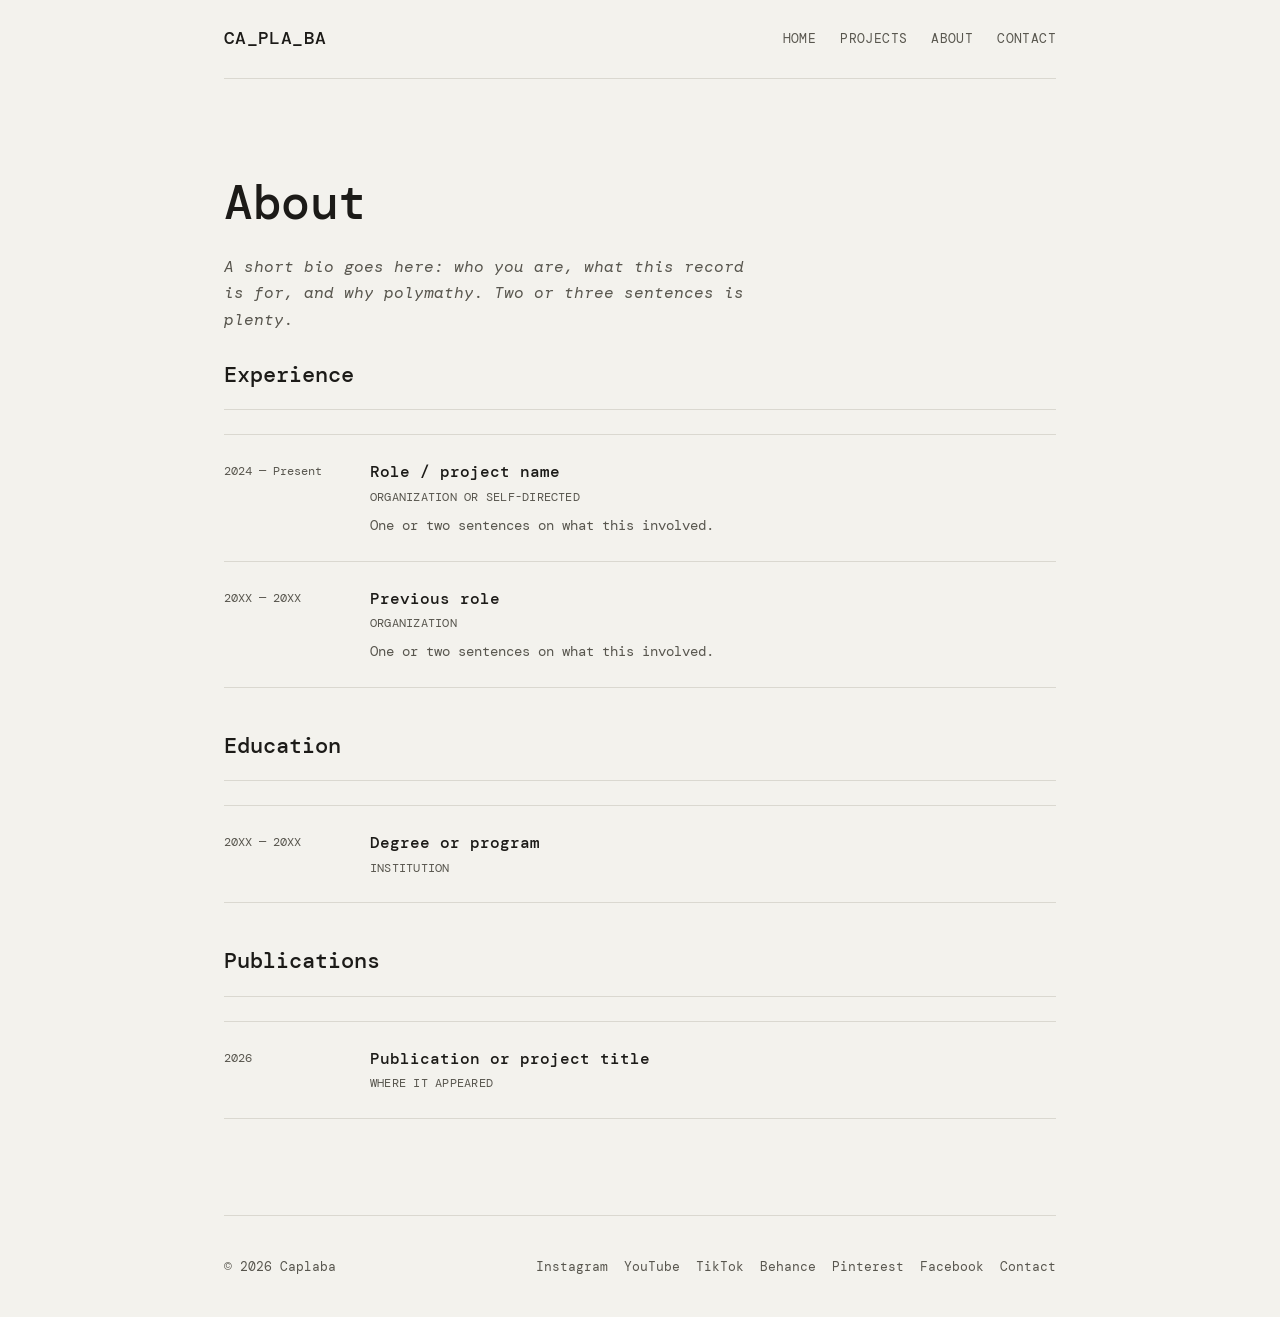
==== about.html @ 625f41cd "Add files via upload" ====
<!DOCTYPE html>
<html lang="en">
<head>
  <meta charset="UTF-8">
  <meta name="viewport" content="width=device-width, initial-scale=1.0">
  <title>About — CA_PLA_BA</title>
  <meta name="description" content="Background, experience, and publications.">

  <link rel="preconnect" href="https://fonts.googleapis.com">
  <link href="https://fonts.googleapis.com/css2?family=DM+Mono:ital,wght@0,400;0,500;1,400&display=swap" rel="stylesheet">

  <link rel="stylesheet" href="css/style.css">
</head>
<body>

  <div class="container">
    <nav class="nav">
      <a href="index.html" class="nav__logo">CA_PLA_BA</a>
      <button class="nav__toggle" aria-label="Toggle menu">Menu</button>
      <div class="nav__links">
        <a href="index.html">Home</a>
        <a href="projects.html">Projects</a>
        <a href="about.html">About</a>
        <a href="contact.html">Contact</a>
      </div>
    </nav>

    <section class="hero" style="padding-bottom: var(--space-3);">
      <h1 class="hero__title" style="font-size: clamp(32px, 5vw, 48px);">About</h1>
      <!-- This paragraph is plain text, not data-driven — write it
           directly here since it's a one-off piece of writing. -->
      <p class="hero__subtitle">
        A short bio goes here: who you are, what this record is for,
        and why polymathy. Two or three sentences is plenty.
      </p>
    </section>

    <section>
      <div class="section-header">
        <h2 class="section-header__title">Experience</h2>
      </div>
      <!-- Generated from EXPERIENCE in data.js -->
      <div class="cv" id="experience-list"></div>
    </section>

    <section>
      <div class="section-header">
        <h2 class="section-header__title">Education</h2>
      </div>
      <!-- Generated from EDUCATION in data.js -->
      <div class="cv" id="education-list"></div>
    </section>

    <section>
      <div class="section-header">
        <h2 class="section-header__title">Publications</h2>
      </div>
      <!-- Generated from PUBLICATIONS in data.js -->
      <div class="cv" id="publications-list"></div>
    </section>

    <footer class="footer">
      <span>© 2026 Caplaba</span>
      <div class="footer__social">
        <span data-social-list style="display:contents"></span>
        <a href="contact.html">Contact</a>
      </div>
    </footer>
  </div>

  <script src="js/data.js"></script>
  <script src="js/main.js"></script>
</body>
</html>
---- css/style.css ----
/* =========================================================
   DESIGN TOKENS
   ========================================================= */
:root {
  --paper: #F3F2ED;
  --ink: #1C1B18;
  --ink-soft: #58564E;
  --line: #DAD8D0;
  --line-strong: #B9B6AB;

  /* One typeface, used at different sizes/weights/styles —
     the monospace feel matches the "log" concept and the
     Coding pursuit itself. */
  --font: 'DM Mono', monospace;

  --space-1: 8px;
  --space-2: 16px;
  --space-3: 24px;
  --space-4: 40px;
  --space-5: 64px;
  --space-6: 96px;

  --max-width: 960px;

  /* Left/right breathing room — scales with viewport instead
     of a fixed pixel value, so text is never flush against
     the edge on any screen size. */
  --gutter: clamp(20px, 6vw, 64px);
}

/* =========================================================
   RESET & BASE
   ========================================================= */
* { box-sizing: border-box; margin: 0; padding: 0; }

html { scroll-behavior: smooth; }

body {
  background: var(--paper);
  color: var(--ink);
  font-family: var(--font);
  font-weight: 400;
  font-size: 16px;
  line-height: 1.65;
  text-align: left;
  -webkit-font-smoothing: antialiased;
}

img { max-width: 100%; display: block; }
a { color: inherit; text-decoration: none; }

.container {
  max-width: var(--max-width);
  margin: 0 auto;
  padding: 0 var(--gutter);
}

/* =========================================================
   TYPE SCALE
   Same font throughout; weight/size/style carry the hierarchy.
   ========================================================= */
h1, h2, h3 { font-weight: 500; text-align: left; }

/* =========================================================
   NAV
   ========================================================= */
.nav {
  display: flex;
  align-items: center;
  justify-content: space-between;
  padding: var(--space-3) 0;
  border-bottom: 1px solid var(--line);
}

.nav__logo {
  font-size: 18px;
  font-weight: 500;
  letter-spacing: 0.02em;
}

.nav__links {
  display: flex;
  gap: var(--space-3);
  font-size: 13px;
  letter-spacing: 0.03em;
  text-transform: uppercase;
  color: var(--ink-soft);
}

.nav__links a:hover { color: var(--ink); }

.nav__toggle {
  display: none;
  background: none;
  border: none;
  font-family: var(--font);
  font-size: 13px;
  cursor: pointer;
  color: var(--ink);
}

/* =========================================================
   HERO
   ========================================================= */
.hero {
  padding: var(--space-6) 0 var(--space-5);
  text-align: left;
}

.hero__title {
  font-size: clamp(30px, 5.5vw, 56px);
  font-weight: 500;
  line-height: 1.15;
  letter-spacing: -0.01em;
  max-width: 16ch;
}

.hero__subtitle {
  margin-top: var(--space-3);
  max-width: 52ch;
  color: var(--ink-soft);
  font-size: 16px;
  font-style: italic;
}

.hero__social {
  margin-top: var(--space-3);
  display: flex;
  flex-wrap: wrap;
  gap: var(--space-2);
  font-size: 13px;
  text-transform: uppercase;
  letter-spacing: 0.03em;
}

.hero__social a {
  border-bottom: 1px solid var(--line-strong);
  padding-bottom: 2px;
}

.hero__social a:hover { border-color: var(--ink); }

/* =========================================================
   SECTION HEADER
   ========================================================= */
.section-header {
  display: flex;
  align-items: baseline;
  justify-content: space-between;
  flex-wrap: wrap;
  gap: var(--space-1);
  padding-bottom: var(--space-2);
  margin-bottom: var(--space-3);
  border-bottom: 1px solid var(--line);
}

.section-header__title {
  font-size: 22px;
  font-weight: 500;
}

.section-header__link {
  font-size: 13px;
  text-transform: uppercase;
  letter-spacing: 0.03em;
  color: var(--ink-soft);
}

.section-header__link:hover { color: var(--ink); }

/* =========================================================
   LOG ROW — signature reusable component, rendered by JS
   from data.js so it works for any number of categories.
   ========================================================= */
.log { border-top: 1px solid var(--line); }

.log-row {
  display: grid;
  grid-template-columns: 130px 20px 1fr;
  gap: var(--space-2);
  align-items: start;
  padding: var(--space-3) 0;
  border-bottom: 1px solid var(--line);
}

.log-row__date {
  font-size: 12px;
  letter-spacing: 0.02em;
  color: var(--ink-soft);
  padding-top: 3px;
  white-space: nowrap;
}

.log-row__dot {
  width: 10px;
  height: 10px;
  border-radius: 50%;
  margin-top: 6px;
  flex-shrink: 0;
}

.log-row__title { font-size: 16px; font-weight: 500; }

.log-row__title a { border-bottom: 1px solid var(--line-strong); }
.log-row__title a:hover { border-color: var(--ink); }

.log-row__image {
  width: 100%;
  max-width: 260px;
  border-radius: 4px;
  margin-bottom: var(--space-1);
}

.log-row__desc {
  margin-top: 4px;
  color: var(--ink-soft);
  font-size: 14px;
  max-width: 62ch;
}

.log-row__tag {
  display: inline-block;
  margin-top: var(--space-1);
  font-size: 11px;
  text-transform: uppercase;
  letter-spacing: 0.03em;
  color: var(--ink-soft);
}

/* =========================================================
   LOAD MORE — pagination control on Projects
   ========================================================= */
.load-more {
  display: flex;
  justify-content: center;
  padding: var(--space-3) 0 var(--space-4);
}

.load-more-btn {
  font-family: var(--font);
  font-size: 13px;
  padding: 10px 28px;
  border: 1px solid var(--line-strong);
  border-radius: 20px;
  background: none;
  cursor: pointer;
  color: var(--ink-soft);
}

.load-more-btn:hover { border-color: var(--ink); color: var(--ink); }

/* =========================================================
   CV ROWS — About page (Experience, Education, Publications)
   Same idea as log rows: one repeatable component, rendered
   from data.js, no dot/category since it doesn't apply here.
   ========================================================= */
.cv { border-top: 1px solid var(--line); margin-bottom: var(--space-4); }

.cv-row {
  display: grid;
  grid-template-columns: 130px 1fr;
  gap: var(--space-2);
  padding: var(--space-3) 0;
  border-bottom: 1px solid var(--line);
}

.cv-row__period {
  font-size: 12px;
  color: var(--ink-soft);
  padding-top: 3px;
  white-space: nowrap;
}

.cv-row__title { font-size: 16px; font-weight: 500; }
.cv-row__title a { border-bottom: 1px solid var(--line-strong); }
.cv-row__title a:hover { border-color: var(--ink); }

.cv-row__org {
  margin-top: 2px;
  font-size: 12px;
  text-transform: uppercase;
  letter-spacing: 0.02em;
  color: var(--ink-soft);
}

.cv-row__desc {
  margin-top: 6px;
  font-size: 14px;
  color: var(--ink-soft);
  max-width: 62ch;
}

/* =========================================================
   TAG FILTER
   Rendered dynamically — see renderFilters() in main.js.
   ========================================================= */
.filters {
  display: flex;
  flex-wrap: wrap;
  gap: var(--space-1);
  margin-bottom: var(--space-4);
}

.filter-btn {
  display: inline-flex;
  align-items: center;
  gap: 6px;
  font-family: var(--font);
  font-size: 12px;
  padding: 6px 14px;
  border: 1px solid var(--line-strong);
  border-radius: 20px;
  background: none;
  cursor: pointer;
  color: var(--ink-soft);
}

.filter-btn__dot {
  width: 7px;
  height: 7px;
  border-radius: 50%;
  flex-shrink: 0;
}

.filter-btn:hover { border-color: var(--ink); color: var(--ink); }

.filter-btn.is-active {
  background: var(--ink);
  border-color: var(--ink);
  color: var(--paper);
}

/* =========================================================
   TAGS EXPLAINER
   "About the tags" section — rendered from CATEGORIES data.
   ========================================================= */
.tags-explainer {
  border-top: 1px solid var(--line);
  margin-top: var(--space-3);
}

.tag-explainer-row {
  padding: var(--space-2) 0;
  border-bottom: 1px solid var(--line);
}

.tag-explainer-row__label {
  display: flex;
  align-items: center;
  gap: 8px;
  font-size: 13px;
  font-weight: 500;
  text-transform: uppercase;
  letter-spacing: 0.03em;
}

.tag-explainer-row__desc {
  margin-top: 6px;
  color: var(--ink-soft);
  font-size: 14px;
  max-width: 62ch;
}

/* =========================================================
   FOOTER
   ========================================================= */
.footer {
  border-top: 1px solid var(--line);
  margin-top: var(--space-6);
  padding: var(--space-4) 0;
  display: flex;
  flex-wrap: wrap;
  justify-content: space-between;
  gap: var(--space-2);
  font-size: 13px;
  color: var(--ink-soft);
}

.footer__social { display: flex; gap: var(--space-2); flex-wrap: wrap; }
.footer__social a:hover { color: var(--ink); }

/* =========================================================
   CONTACT PAGE
   ========================================================= */
.contact-list { border-top: 1px solid var(--line); margin-top: var(--space-4); }

.contact-row {
  display: flex;
  justify-content: space-between;
  flex-wrap: wrap;
  gap: var(--space-1);
  padding: var(--space-3) 0;
  border-bottom: 1px solid var(--line);
  font-size: 15px;
}

.contact-row__label { color: var(--ink-soft); }
.contact-row__value:hover { color: var(--ink-soft); text-decoration: underline; }

/* =========================================================
   RESPONSIVE
   Three checkpoints: tablet, small tablet/large phone, phone.
   ========================================================= */

/* Tablets (iPad portrait and similar) */
@media (max-width: 900px) {
  .hero { padding: var(--space-5) 0 var(--space-4); }
  .log-row { grid-template-columns: 110px 18px 1fr; }
  .cv-row { grid-template-columns: 110px 1fr; }
}

/* Small tablets / large phones — nav collapses here */
@media (max-width: 700px) {
  .nav__links { display: none; }
  .nav__links.is-open {
    display: flex;
    flex-direction: column;
    position: absolute;
    top: 60px;
    right: var(--gutter);
    background: var(--paper);
    border: 1px solid var(--line);
    padding: var(--space-2);
    gap: var(--space-2);
    z-index: 10;
  }
  .nav__toggle { display: block; }

  .footer { flex-direction: column; }
}

/* Phones */
@media (max-width: 480px) {
  .log-row {
    grid-template-columns: 18px 1fr;
    grid-template-areas:
      "dot date"
      "content content";
    row-gap: 4px;
  }
  .log-row__dot { grid-area: dot; margin-top: 4px; }
  .log-row__date { grid-area: date; padding-top: 0; }
  .log-row__title,
  .log-row__desc,
  .log-row__tag { grid-column: 1 / -1; }

  .cv-row { grid-template-columns: 1fr; }
  .cv-row__period { padding-top: 0; }

  .contact-row { flex-direction: column; gap: 4px; }
}
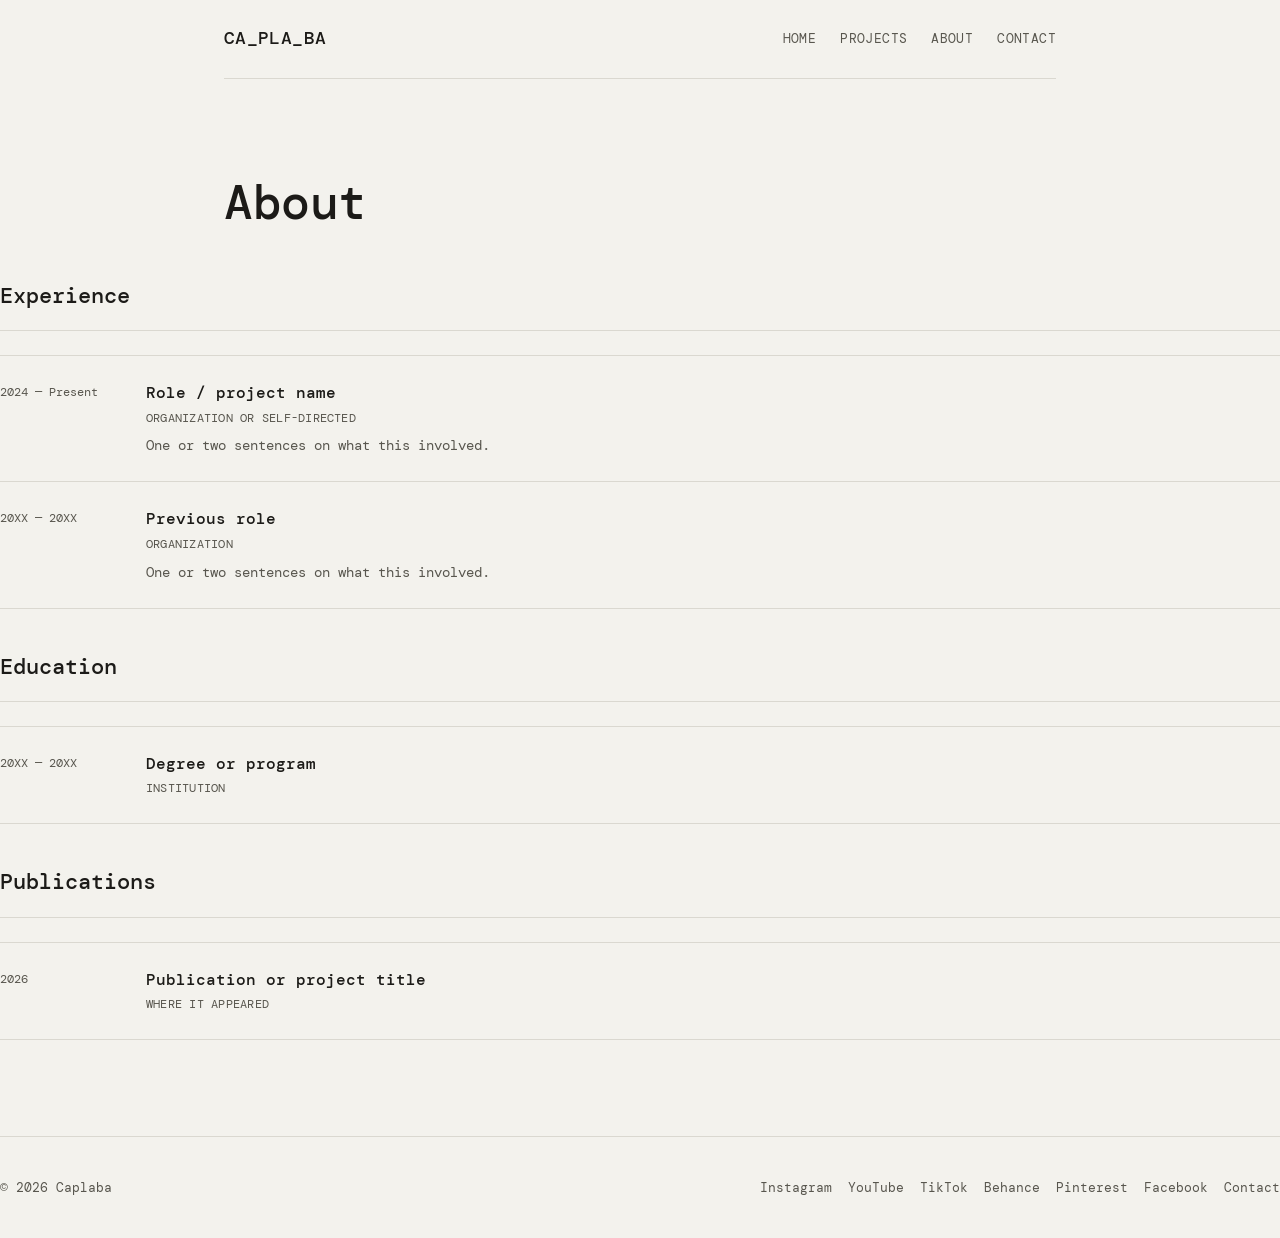
==== commit d85897ac: "1ST UPDATE TO CAPLABA" ====
--- a/about.html
+++ b/about.html
@@ -27,11 +27,23 @@
 
     <section class="hero" style="padding-bottom: var(--space-3);">
       <h1 class="hero__title" style="font-size: clamp(32px, 5vw, 48px);">About</h1>
-      <!-- This paragraph is plain text, not data-driven — write it
-           directly here since it's a one-off piece of writing. -->
+      <!--About me -->
       <p class="hero__subtitle">
-        A short bio goes here: who you are, what this record is for,
-        and why polymathy. Two or three sentences is plenty.
+        
+         <!--Arquitecto comprometido con la comprensión y la configuración de la relación entre las personas,
+         el lugar y el entorno construido. Mis intereses profesionales se sitúan en la intersección entre la arquitectura, 
+         el paisaje, la resiliencia ante desastres, la gestión medioambiental y el desarrollo internacional. 
+         Busco oportunidades que combinen el diseño, la investigación, la construcción y la participación comunitaria 
+         para generar un impacto significativo y duradero en diferentes culturas y territorios. -->
+
+      </div>
+
+         <!--An architect committed to understanding and shaping the relationship between people,
+         place, and the built environment. My professional interests lie at the intersection of architecture,
+         landscape, disaster resilience, environmental management, and international development.
+         I seek opportunities that combine design, research, construction, and community engagement
+         to create a meaningful and lasting impact across different cultures and regions. -->
+
       </p>
     </section>
 
@@ -39,7 +51,10 @@
       <div class="section-header">
         <h2 class="section-header__title">Experience</h2>
       </div>
-      <!-- Generated from EXPERIENCE in data.js -->
+      <!-- Jr. Architect - TACO - Taller de Arquitectura Contextual -  FEB 2026 - Current -->
+      <!-- Intern  - Sin Titulo Arquitectura - JUN 2023 - AUG 2023  -->
+      <!-- Representative - CONEA (Consejo Nacional de Estudiantes de Arquitectura)  - FEB 2023 - MAY 2024  -->
+      <!-- Representative  - CLEA (Coordinadora Latinoamericana de Estudiantes de Arquitectua) - JUN 2023 - AGO 2023  -->
       <div class="cv" id="experience-list"></div>
     </section>
 
@@ -47,7 +62,8 @@
       <div class="section-header">
         <h2 class="section-header__title">Education</h2>
       </div>
-      <!-- Generated from EDUCATION in data.js -->
+      <!-- Bachelor's Dregree in Architecture  - Universidad Michoacana de San Nicolás de Hidalgo - AUG 2020 - AUG 2025  -->
+      <!-- International Student Exchange - Universidad de la Gran Colombia - FEB 2024 - JUN 2024  -->
       <div class="cv" id="education-list"></div>
     </section>
 
@@ -55,7 +71,7 @@
       <div class="section-header">
         <h2 class="section-header__title">Publications</h2>
       </div>
-      <!-- Generated from PUBLICATIONS in data.js -->
+      <!-- Arquitectura Social Participativa en un Contexto Biocultural Indígena - San Francisco Pichátaro - 2025 -->
       <div class="cv" id="publications-list"></div>
     </section>
 
--- a/css/style.css
+++ b/css/style.css
@@ -440,9 +440,7 @@
   }
   .log-row__dot { grid-area: dot; margin-top: 4px; }
   .log-row__date { grid-area: date; padding-top: 0; }
-  .log-row__title,
-  .log-row__desc,
-  .log-row__tag { grid-column: 1 / -1; }
+  .log-row__content { grid-area: content; }
 
   .cv-row { grid-template-columns: 1fr; }
   .cv-row__period { padding-top: 0; }
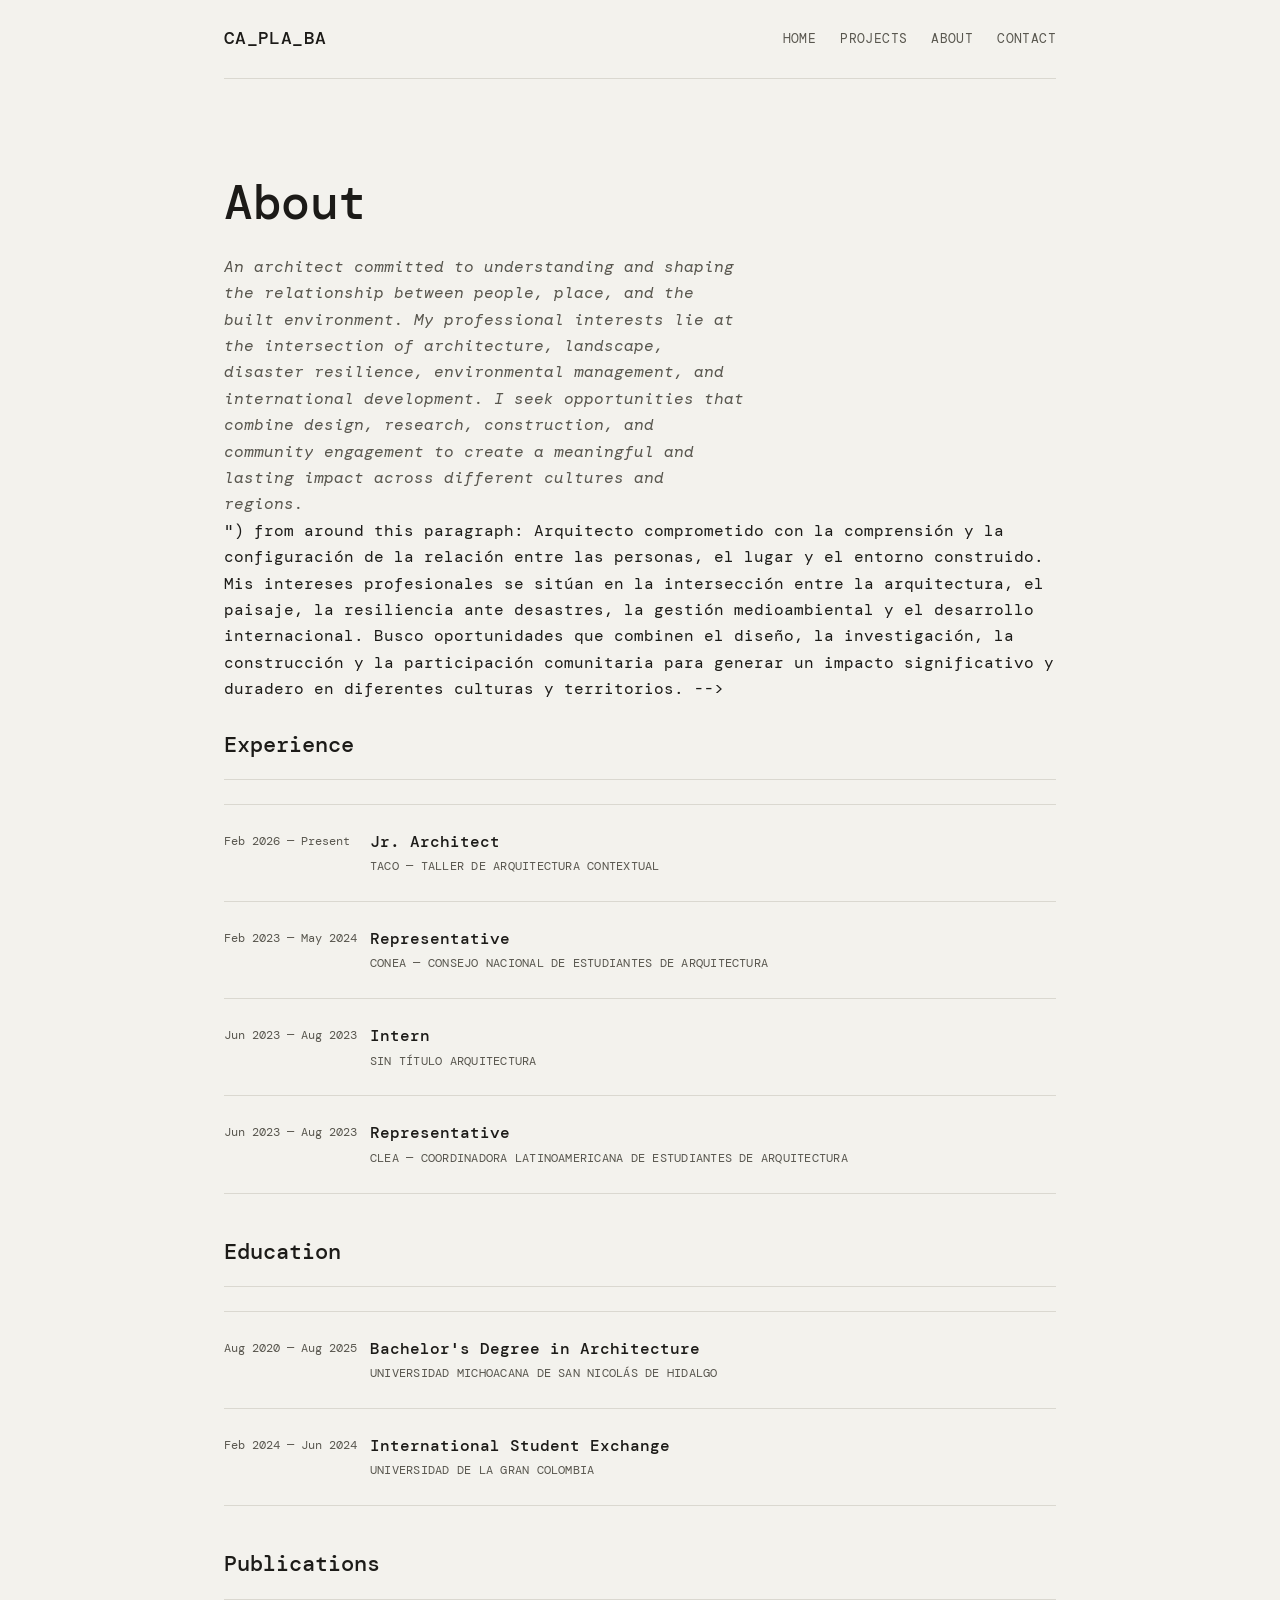
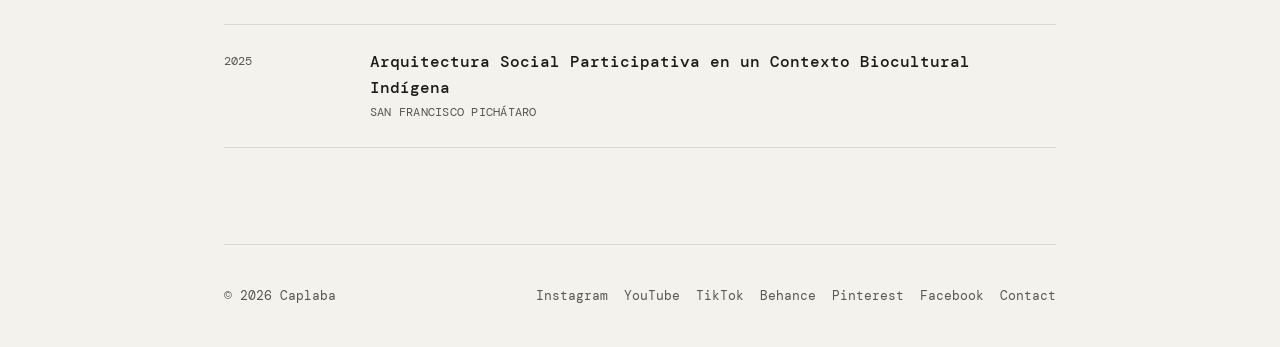
==== commit d74c1d6d: "UPDATE 2 CAPLABA" ====
--- a/about.html
+++ b/about.html
@@ -27,34 +27,29 @@
 
     <section class="hero" style="padding-bottom: var(--space-3);">
       <h1 class="hero__title" style="font-size: clamp(32px, 5vw, 48px);">About</h1>
-      <!--About me -->
       <p class="hero__subtitle">
-        
-         <!--Arquitecto comprometido con la comprensión y la configuración de la relación entre las personas,
-         el lugar y el entorno construido. Mis intereses profesionales se sitúan en la intersección entre la arquitectura, 
-         el paisaje, la resiliencia ante desastres, la gestión medioambiental y el desarrollo internacional. 
-         Busco oportunidades que combinen el diseño, la investigación, la construcción y la participación comunitaria 
-         para generar un impacto significativo y duradero en diferentes culturas y territorios. -->
-
-      </div>
-
-         <!--An architect committed to understanding and shaping the relationship between people,
-         place, and the built environment. My professional interests lie at the intersection of architecture,
-         landscape, disaster resilience, environmental management, and international development.
-         I seek opportunities that combine design, research, construction, and community engagement
-         to create a meaningful and lasting impact across different cultures and regions. -->
-
+        An architect committed to understanding and shaping the relationship between people,
+        place, and the built environment. My professional interests lie at the intersection of architecture,
+        landscape, disaster resilience, environmental management, and international development.
+        I seek opportunities that combine design, research, construction, and community engagement
+        to create a meaningful and lasting impact across different cultures and regions.
       </p>
+      <!--
+      Spanish version — to use this instead, delete the <p> above and remove
+      the comment markers ("<!--" and "-->") from around this paragraph:
+      Arquitecto comprometido con la comprensión y la configuración de la relación entre las personas,
+      el lugar y el entorno construido. Mis intereses profesionales se sitúan en la intersección entre la arquitectura,
+      el paisaje, la resiliencia ante desastres, la gestión medioambiental y el desarrollo internacional.
+      Busco oportunidades que combinen el diseño, la investigación, la construcción y la participación comunitaria
+      para generar un impacto significativo y duradero en diferentes culturas y territorios.
+      -->
     </section>
 
     <section>
       <div class="section-header">
         <h2 class="section-header__title">Experience</h2>
       </div>
-      <!-- Jr. Architect - TACO - Taller de Arquitectura Contextual -  FEB 2026 - Current -->
-      <!-- Intern  - Sin Titulo Arquitectura - JUN 2023 - AUG 2023  -->
-      <!-- Representative - CONEA (Consejo Nacional de Estudiantes de Arquitectura)  - FEB 2023 - MAY 2024  -->
-      <!-- Representative  - CLEA (Coordinadora Latinoamericana de Estudiantes de Arquitectua) - JUN 2023 - AGO 2023  -->
+      <!-- Generated from EXPERIENCE in js/data.js — edit the content there, not here -->
       <div class="cv" id="experience-list"></div>
     </section>
 
@@ -62,8 +57,7 @@
       <div class="section-header">
         <h2 class="section-header__title">Education</h2>
       </div>
-      <!-- Bachelor's Dregree in Architecture  - Universidad Michoacana de San Nicolás de Hidalgo - AUG 2020 - AUG 2025  -->
-      <!-- International Student Exchange - Universidad de la Gran Colombia - FEB 2024 - JUN 2024  -->
+      <!-- Generated from EDUCATION in js/data.js — edit the content there, not here -->
       <div class="cv" id="education-list"></div>
     </section>
 
@@ -71,7 +65,7 @@
       <div class="section-header">
         <h2 class="section-header__title">Publications</h2>
       </div>
-      <!-- Arquitectura Social Participativa en un Contexto Biocultural Indígena - San Francisco Pichátaro - 2025 -->
+      <!-- Generated from PUBLICATIONS in js/data.js — edit the content there, not here -->
       <div class="cv" id="publications-list"></div>
     </section>
 
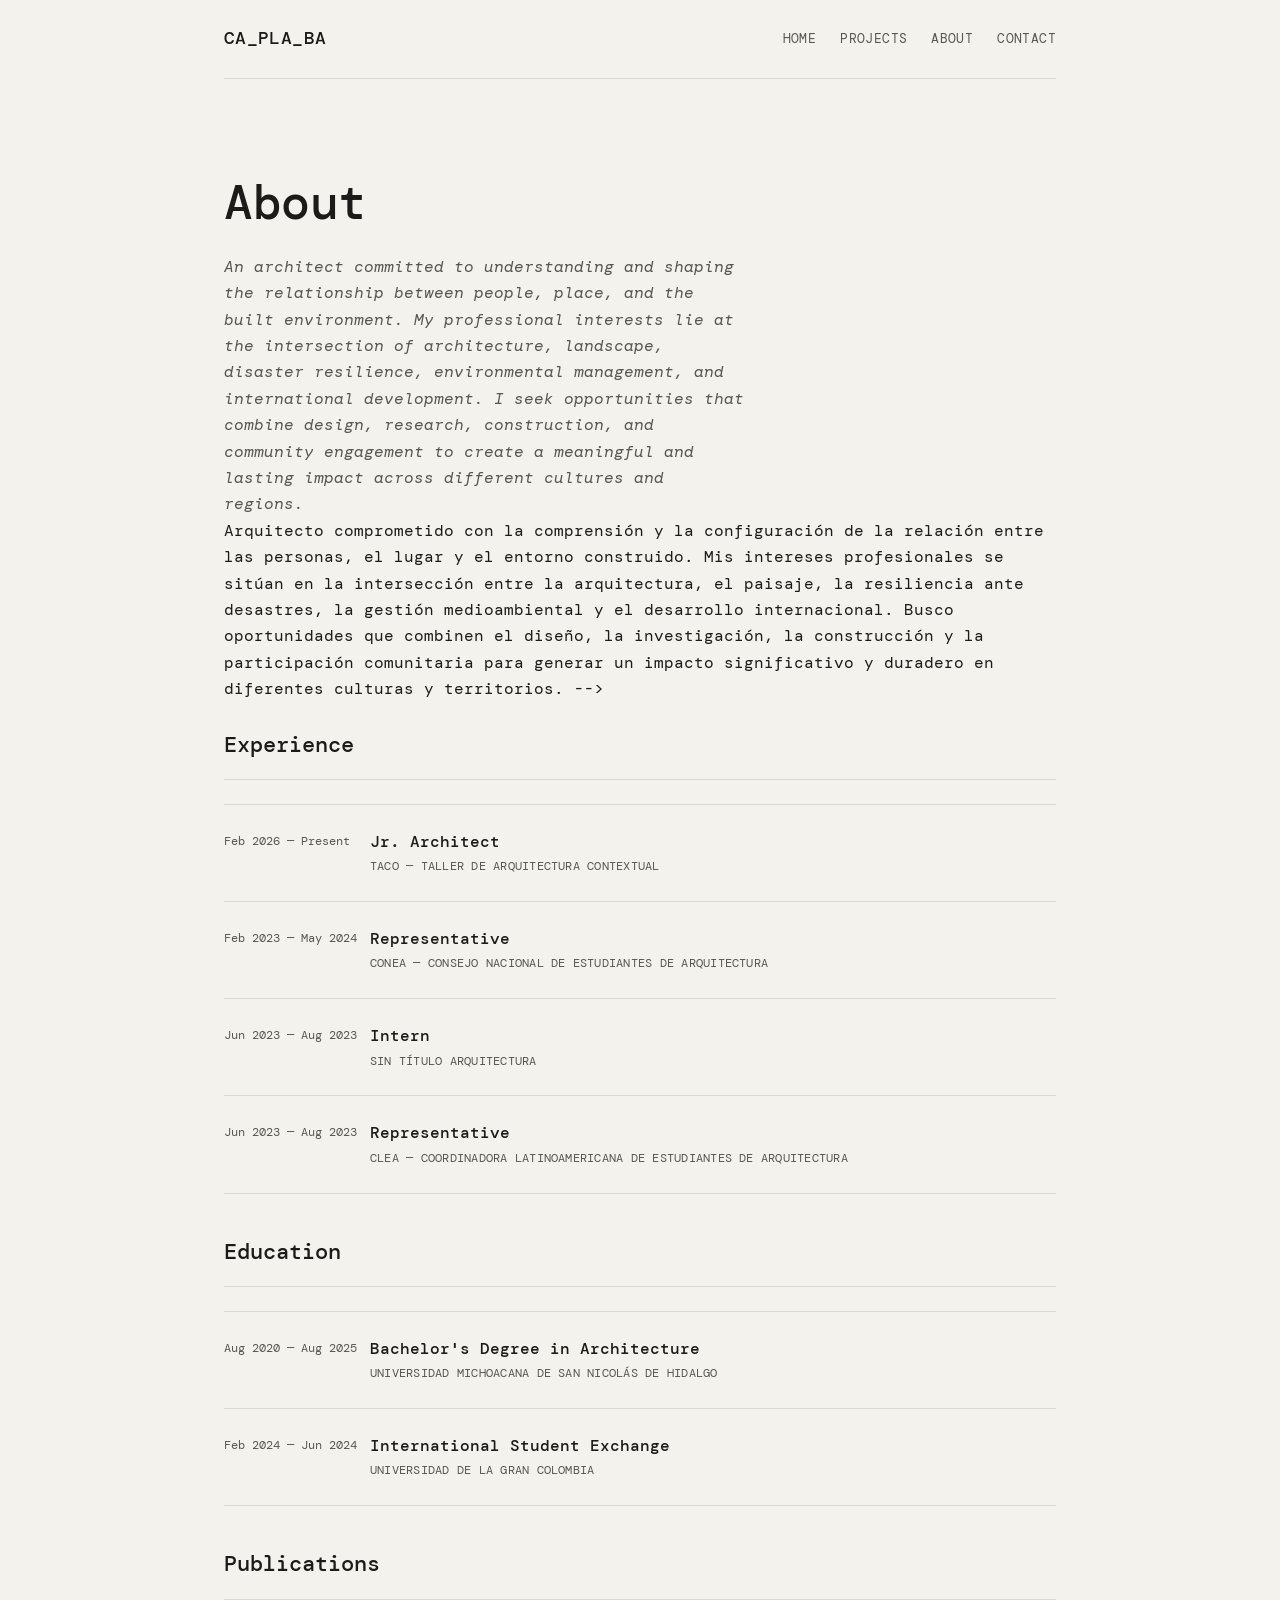
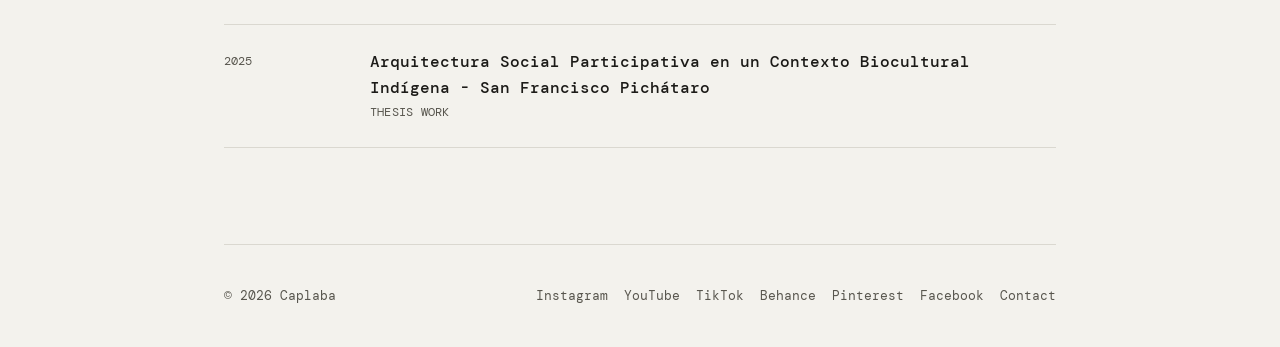
==== commit 7bc6cd45: "About Page About Page paragrahp update" ====
--- a/about.html
+++ b/about.html
@@ -34,9 +34,6 @@
         I seek opportunities that combine design, research, construction, and community engagement
         to create a meaningful and lasting impact across different cultures and regions.
       </p>
-      <!--
-      Spanish version — to use this instead, delete the <p> above and remove
-      the comment markers ("<!--" and "-->") from around this paragraph:
       Arquitecto comprometido con la comprensión y la configuración de la relación entre las personas,
       el lugar y el entorno construido. Mis intereses profesionales se sitúan en la intersección entre la arquitectura,
       el paisaje, la resiliencia ante desastres, la gestión medioambiental y el desarrollo internacional.
